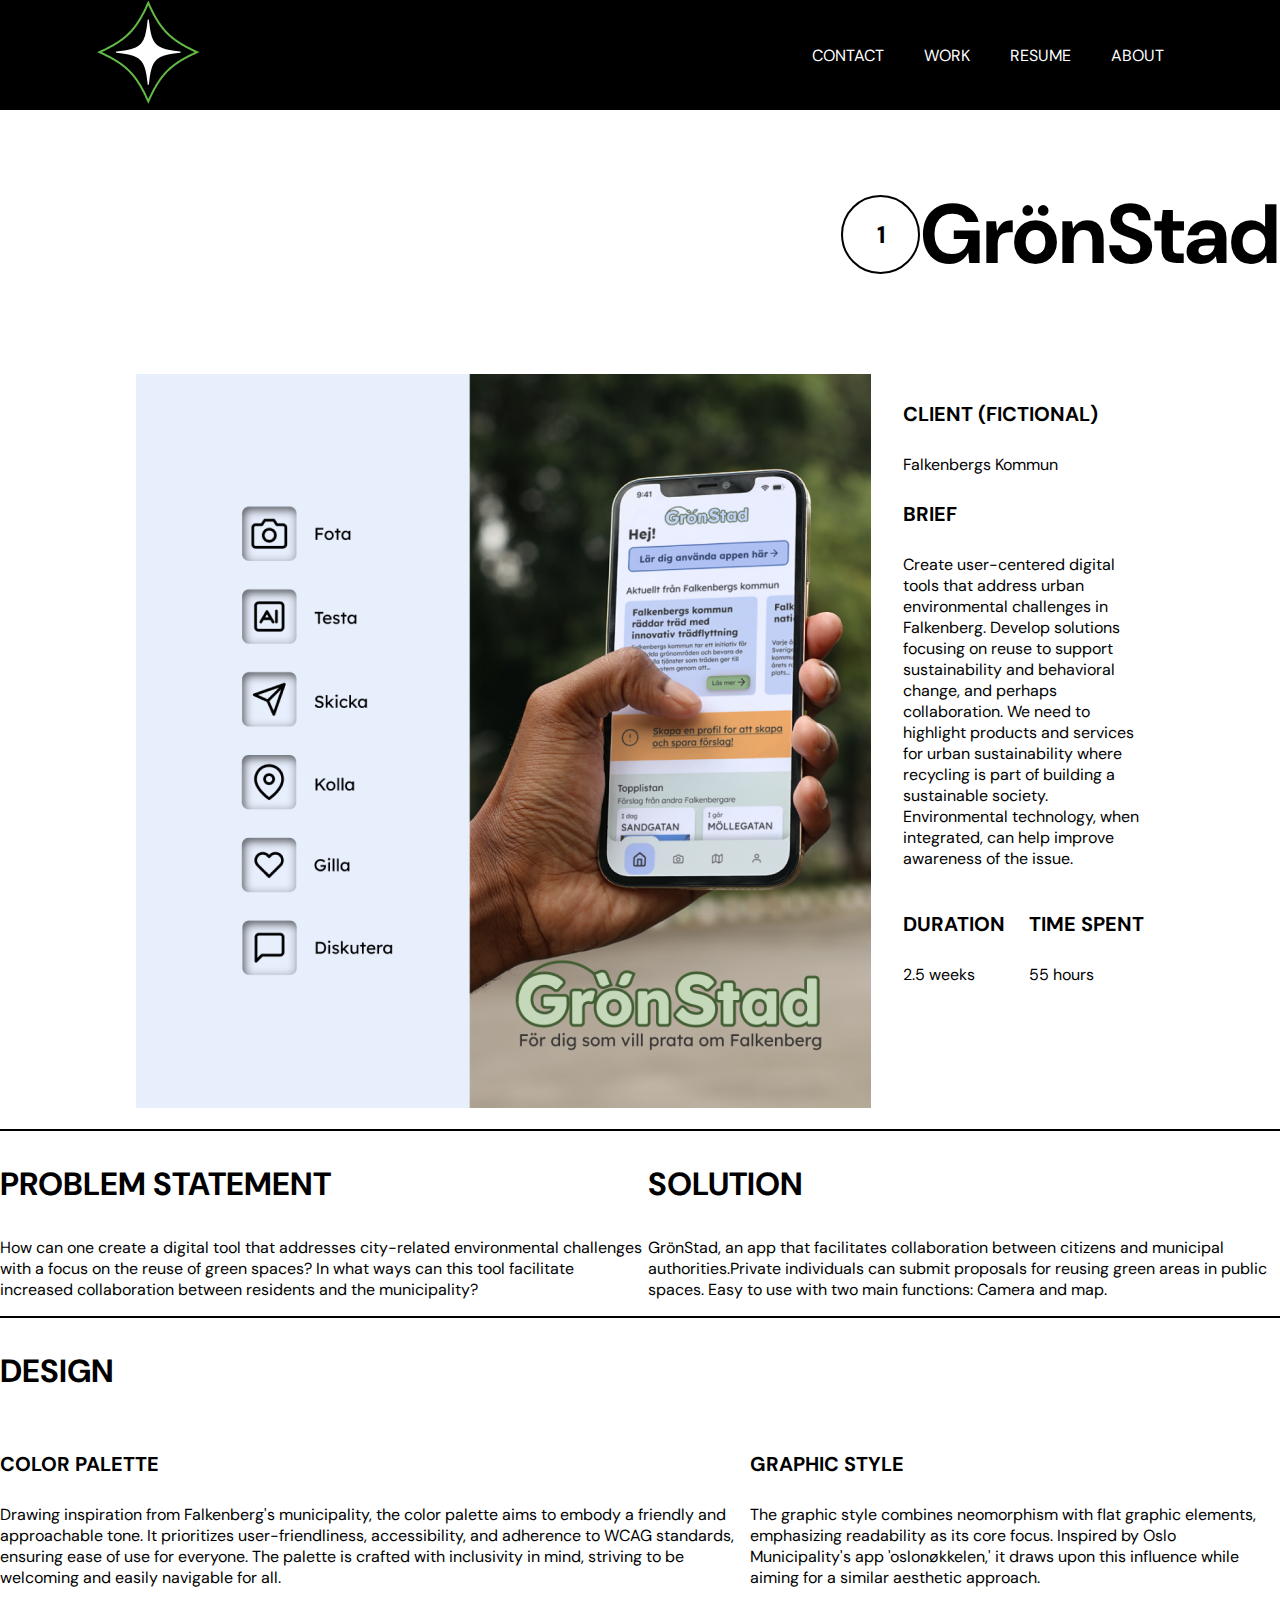
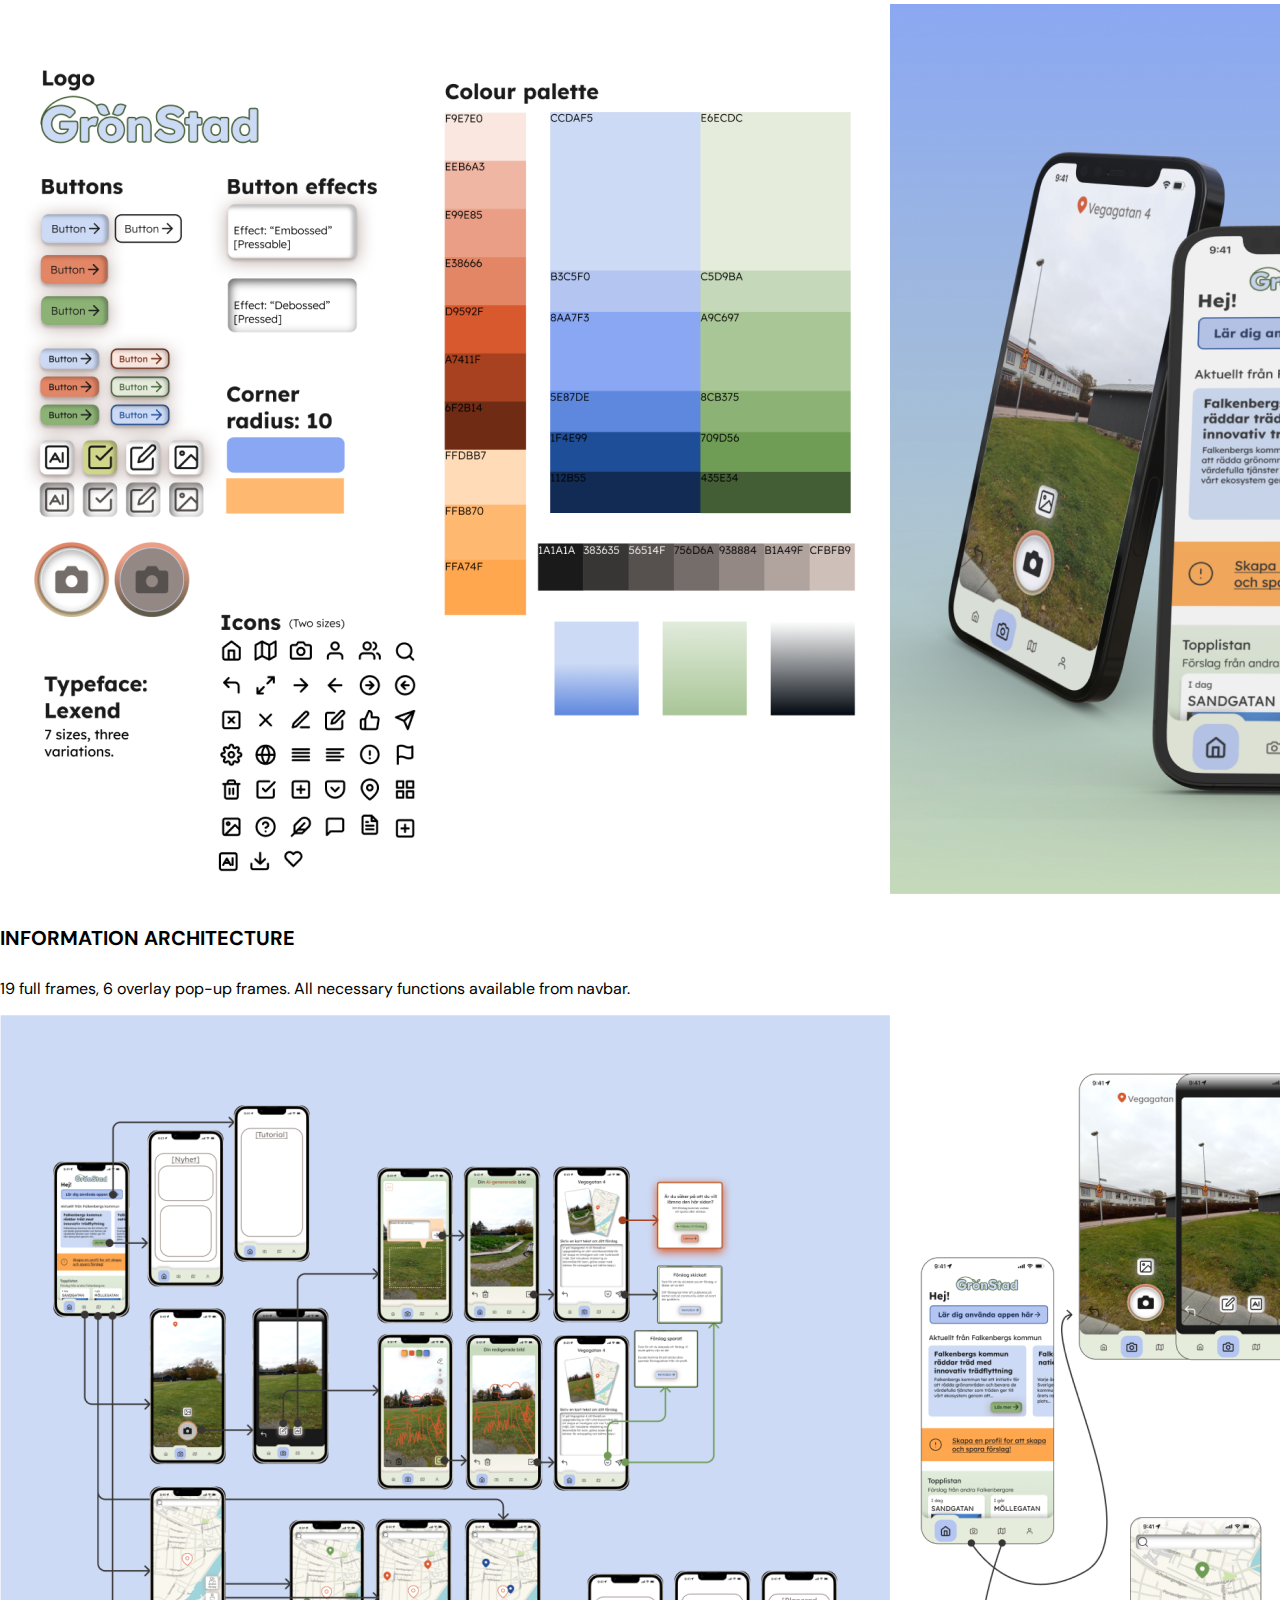
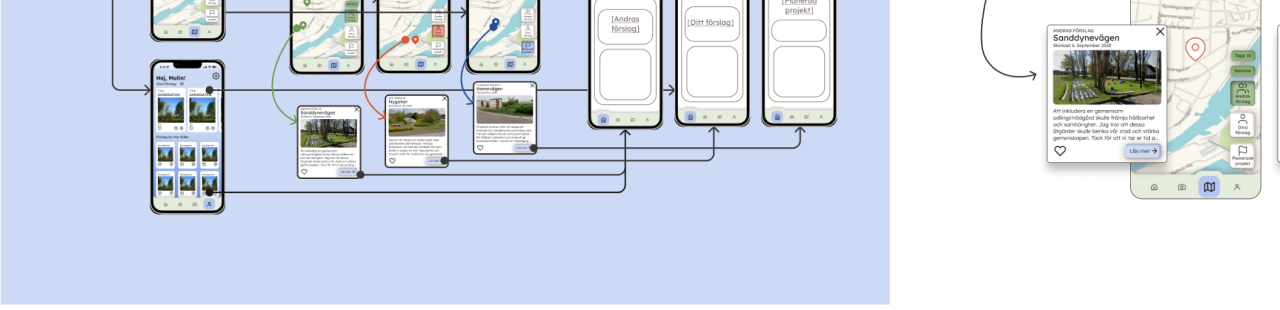
==== case1.html @ 2ca49195 "Initial files" ====
<!DOCTYPE html>
<html lang="en">
  <head>
    <meta charset="UTF-8" />
    <meta name="viewport" content="width=device-width, initial-scale=1.0" />
    <link rel="stylesheet" href="globals.css" />
    <link rel="stylesheet" href="nav.css" />
    <link rel="stylesheet" href="main.css" />
    <link rel="stylesheet" href="footer.css" />
    <link rel="stylesheet" href="case.css">
    <link rel="preconnect" href="https://fonts.googleapis.com" />
    <link rel="preconnect" href="https://fonts.gstatic.com" crossorigin />
    <link
      href="https://fonts.googleapis.com/css2?family=DM+Sans:opsz,wght@9..40,300;9..40,500;9..40,800&display=swap"
      rel="stylesheet"
    />
    <title>Juni Andersen</title>
  </head>
  <body>
    <header>
      <nav class="navbar">
        <div class="navbar-items">
          <div class="logo-wrapper">
            <a class="logo-home" href="index.html">
              <img
                class="logo-image"
                src="Images/Icons/Property 1=White_star_and_diamond.png"
                alt="logo"
              />
            </a>
          </div>
          <section class="nav-link-wrapper">
            <ul class="nav-link-container">
              <li class="nav-list-item">
                <a class="nav-link" href="contact.html">Contact</a>
              </li>
              <li class="nav-list-item">
                <a class="nav-link" href="work.html">Work</a>
              </li>
              <li class="nav-list-item">
                <a class="nav-link" href="resume.html">Resume</a>
              </li>
              <li class="nav-list-item">
                <a class="nav-link" href="about.html">About</a>
              </li>
            </ul>
          </section>
        </div>
      </nav>
    </header>
    <main>
      <div class="case-1">
        <div class="case-intro-wrapper">
          <div class="headline-wrapper">
            <div class="circle">
              <span class="number">1</span>
            </div>
            <h2 class="project-title">GrönStad</h2>
          </div>
          <div class="case-intro-main-wrapper">
            <div class="case-intro-img-wrapper">
              <img src="Images/promo_instagram 1.png" alt="" />
            </div>
            <div class="case-intro-text-wrapper">
              <div class="client">
                <h4>Client (fictional)</h4>
                <p>Falkenbergs Kommun</p>
              </div>
              <div class="brief">
                <h4>Brief</h4>
                <p>
                  Create user-centered digital tools that address urban
                  environmental challenges in Falkenberg. Develop solutions
                  focusing on reuse to support sustainability and behavioral
                  change, and perhaps collaboration. We need to highlight
                  products and services for urban sustainability where recycling
                  is part of building a sustainable society. Environmental
                  technology, when integrated, can help improve awareness of the
                  issue.
                </p>
              </div>
              <div class="duration-timespent-wrapper">
                <div class="duration">
                  <h4>Duration</h4>
                  <p>2.5 weeks</p>
                </div>
                <div class="time-spent">
                  <h4>Time spent</h4>
                  <p>55 hours</p>
                </div>
              </div>
            </div>
          </div>
        </div>
        <div class="problem-solution-wrapper">
          <div class="text-box">
            <h3>Problem statement</h3>
            <p>
              How can one create a digital tool that addresses city-related
              environmental challenges with a focus on the reuse of green
              spaces? In what ways can this tool facilitate increased
              collaboration between residents and the municipality?
            </p>
          </div>
          <div class="text-box">
            <h3>Solution</h3>
            <p>
              GrönStad, an app that facilitates collaboration between citizens
              and municipal authorities.Private individuals can submit proposals
              for reusing green areas in public spaces. Easy to use with two
              main functions: Camera and map.
            </p>
          </div>
        </div>
        <div class="case-main">
            <h3>Design</h3>
            <div class="design-txt-wrapper">
                <div class="h4-body-wrapper">
                    <h4>Color palette</h4>
                    <p>Drawing inspiration from Falkenberg's municipality, the color palette aims to embody a friendly and approachable tone. It prioritizes user-friendliness, accessibility, and adherence to WCAG standards, ensuring ease of use for everyone. The palette is crafted with inclusivity in mind, striving to be welcoming and easily navigable for all.</p>
                 </div>
                 <div class="h4-body-wrapper">
                    <h4>Graphic style</h4>
                    <p>The graphic style combines neomorphism with flat graphic elements, emphasizing readability as its core focus. Inspired by Oslo Municipality's app 'oslonøkkelen,' it draws upon this influence while aiming for a similar aesthetic approach.</p>
                 </div>
            </div>
            <div class="design-images-wrapper">
                <div class="design-img-wrapper">
                    <img src="Images/design_stylesheet.png" alt="">
                </div>
                <div class="design-img-wrapper">
                    <img src="Images/mockup_three_screens 1.png" alt="">
                </div>
            </div>
            <div class="h4-body-wrapper">
                <h4>Information architecture</h4>
                <p>19 full frames, 6 overlay pop-up frames. 
                    All necessary functions available from navbar.</p>
            </div>
            <div class="design-images-wrapper">
                <div class="design-img-wrapper">
                    <img src="Images/information_architechture.png" alt="">
                </div>
                <div class="design-img-wrapper">
                    <img src="Images/main_functions.png" alt="">
                </div>
            </div>
        </div>
    </main>
  </body>
</html>
---- globals.css ----
/*font weights: 300,500,900 */

body {
  height: 100vh;
  overflow-x: hidden;
  margin: 0;
}

* {
  list-style-type: none;
  -ms-overflow-style: none;
  font-family: "DM Sans", sans-serif;
}
h1 {
  font-size: 96px;
  font-weight: bold;
}
h2 {
  font-size: 84px;
  font-weight: bold;
}
h3 {
  font-size: 32px;
  font-weight: bold;
  text-transform: uppercase;
}
h4 {
  font-size: 20px;
  font-weight: bold;
  text-transform: uppercase;
}
a {
  color: white;
  transition: all 500ms ease-in;
  text-decoration: none;
  text-transform: uppercase;
}

a:hover {
  color: darkolivegreen;
}

.project-btn {
  text-transform: uppercase;
  width: 100px;
  border-radius: 20px;
  border: 2px solid black;
  padding: 10px;
  background: none;
  transition: all 500ms ease-in;
}
button:hover {
  background-color: darkolivegreen;
  color: white;
  border: 2px solid darkolivegreen;
}
button:active {
  background-color: black;
  color: white;
  border: 2px solid black;
}
---- nav.css ----
.navbar {
  width: 100vw;
  box-sizing: border-box;
  background-color: black;
  color: white;
  padding: 0 80px;
}

.navbar-items {
  margin: 0 1em;
  display: flex;
  justify-content: space-between;
  align-items: center;
}

.nav-link-wrapper {
  display: flex;
  height: 100%;
  box-sizing: border-box;
}

.nav-link-container {
  display: flex;
}

.nav-link-container li {
  padding: 20px;
}
---- main.css ----
.hero {
  display: flex;
  margin: 3em auto;
  width: 80vw;
  align-items: center;
}
.intro-img-wrapper {
  flex: 1;
  margin: 0 10% 0 0;
}
.intro-img {
  width: 100%;
}
.hero-img-wrapper {
  flex: 2;
}
.hero-img {
  width: 100%;
}
.vertical-line {
  position: absolute;
  top: 0;
  bottom: 0;
  left: 50%;
  width: 2px;
  background-color: #000; /* Adjust color as needed */
  content: "main";
  z-index: -1; /* Set a lower z-index to position it behind other content */
}

.circle {
  width: 75px;
  height: 75px;
  border-radius: 50%;
  border: solid 2px black;
  display: flex;
  justify-content: center;
  align-items: center;
  margin-left: auto;
}

.number {
  color: #000000;
  font-size: 24px;
  font-weight: bold;
}
.cases-container {
  margin: 2em auto;
  border-top: 2px solid black;
}

.case {
  display: flex;
  align-items: top;
  justify-content: space-evenly;
  width: 85vw;
  padding: 80px 0;
  border-bottom: 2px solid black;
  margin: 0 auto;
}
.case-item {
  padding: 0 10px;
}
.case-img-wrapper {
  width: 485px;
  height: 355px;
}
.case-img {
  height: 100%;
  width: 100%;
  object-fit: cover;
}
.case-txt-wrapper {
  width: 50%;
  padding-left: 2em;
}

@media (max-width: 500px) {
  .hero {
    text-align: left;
    flex-direction: column;
  }
  .intro-img-wrapper {
    margin: 0 auto;
  }
  .hero-img-wrapper {
    margin: 5% 0;
    width: 100%;
  }
  .cases-container {
    width: 80vw;
  }
  .case {
    flex-direction: column;
  }
  .case-txt-wrapper {
    width: 100%;
    text-align: left;
    padding: 0;
  }
  .case-img {
    width: 100%;
    height: 100%;
    object-fit: contain;
  }
  .circle {
    margin-top: 20px;
  }
}
---- footer.css ----
.footer {
  display: flex;
  justify-content: space-between;
  align-items: center;
  background-color: rgb(0, 0, 0);
  padding: 15px 20px;
}

.footer-left {
  flex: 1;
}

.footer-right {
  flex: 1;
  display: flex;
  justify-content: flex-end;
}

.logo {
  height: 40px;
}

.footer-right a {
  margin-left: 32px;
}
.footer-right img {
  height: 30px;
  transition: transform 0.5s ease;
}
.footer-right img:hover {
  transform: scale(1.3);
}
---- case.css ----
.headline-wrapper {
  display: flex;
  align-items: center;
}
.case-intro-main-wrapper {
  display: flex;
  align-items: flex-start;
  padding-left: 120px;
  padding-right: 120px;
}
.case-intro-img-wrapper {
  margin: 16px;
  flex: 1;
}
.case-intro-text-wrapper {
  margin: 16px;
  flex: 1;
}

.duration-timespent-wrapper {
  display: flex;
  justify-content: space-between;
}
.problem-solution-wrapper {
  display: flex;
  justify-content: space-between;
  border-top: 2px solid black;
  border-bottom: 2px solid black;
}
.design-txt-wrapper {
  display: flex;
}
.design-images-wrapper {
  display: flex;
}
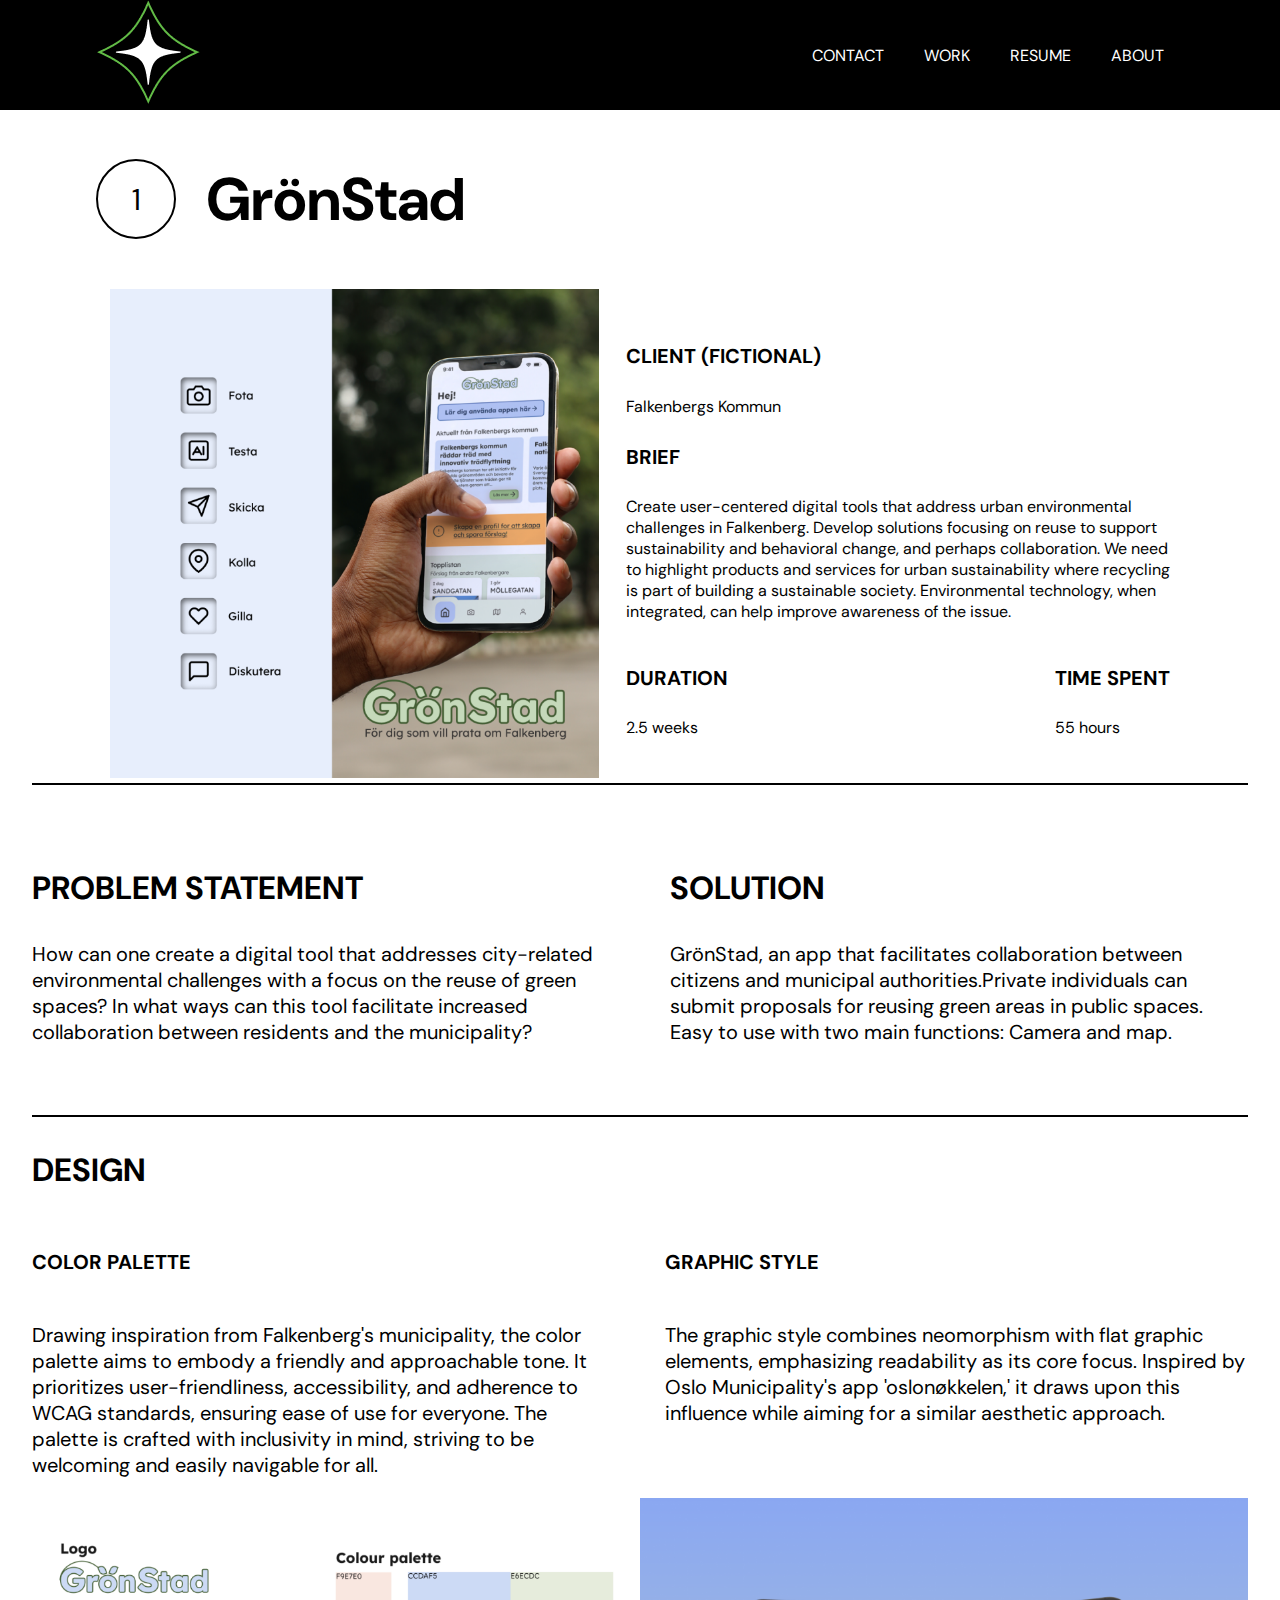
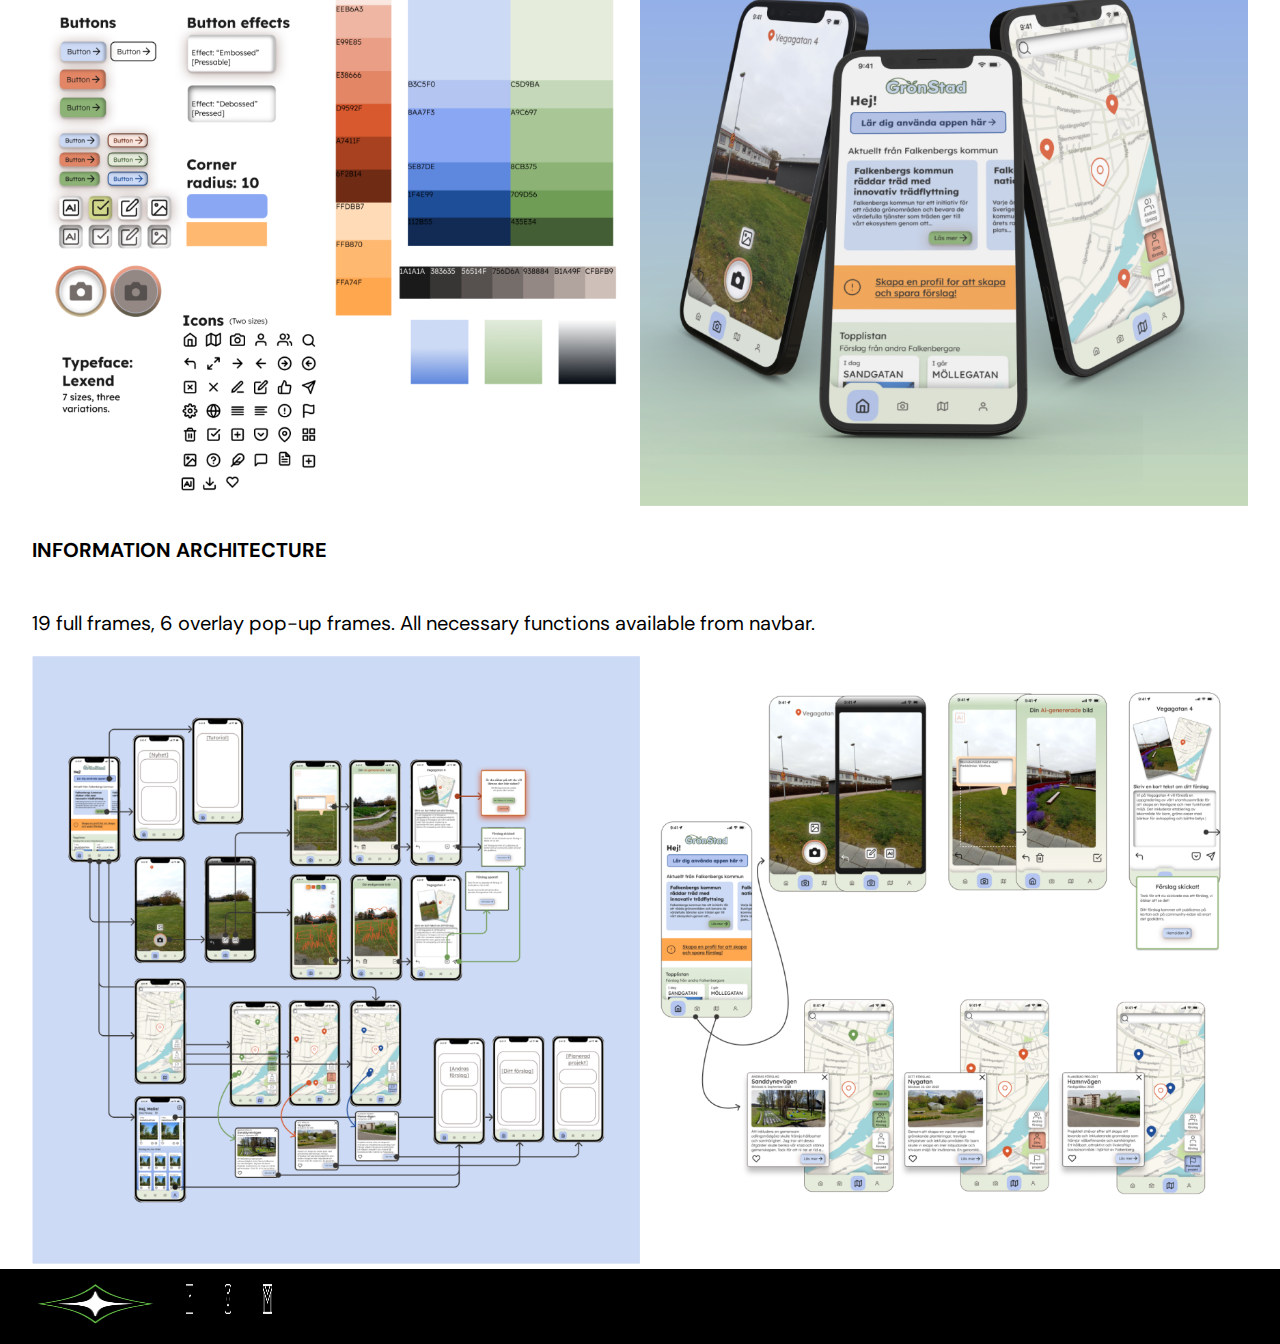
==== commit f862878b: "added footer css" ====
--- a/case1.html
+++ b/case1.html
@@ -52,7 +52,7 @@
       <div class="case-1">
         <div class="case-intro-wrapper">
           <div class="headline-wrapper">
-            <div class="circle">
+            <div class="circle-casepage">
               <span class="number">1</span>
             </div>
             <h2 class="project-title">GrönStad</h2>
@@ -147,5 +147,29 @@
             </div>
         </div>
     </main>
+    <footer class="footer"> 
+      <div class="footer-content">
+      <div class="footer-left">
+        <a href="index.html">
+          <img
+            src="Images/Icons/Property 1=White_star_and_diamond.png"
+            alt="logo"
+            class="logo"
+          />
+        </a>
+      </div>
+      <div class="footer-right">
+        <a href="https://www.linkedin.com/in/juni-andersen-b24651288" target="_blank"
+          ><img src="Images/Icons/linkedin.png" alt="LinkedIn"
+        /></a>
+        <a href="https://www.instagram.com" target="_blank"
+          ><img src="Images/Icons/instagram.png" alt="instagram"
+        /></a>
+        <a href="mailto:juni.andersen.designer@gmail.com"
+          ><img src="Images/Icons/mail.png" alt="email"
+        /></a>
+      </div>
+    </div>
+    </footer>
   </body>
 </html>
--- a/globals.css
+++ b/globals.css
@@ -2,6 +2,7 @@
 
 body {
   height: 100vh;
+  width: 100vw;
   overflow-x: hidden;
   margin: 0;
 }
@@ -11,12 +12,15 @@
   -ms-overflow-style: none;
   font-family: "DM Sans", sans-serif;
 }
+img {
+  width: 100%;
+}
 h1 {
   font-size: 96px;
   font-weight: bold;
 }
 h2 {
-  font-size: 84px;
+  font-size: 60px;
   font-weight: bold;
 }
 h3 {
@@ -29,6 +33,9 @@
   font-weight: bold;
   text-transform: uppercase;
 }
+p {
+  font-size: 20px;
+}
 a {
   color: white;
   transition: all 500ms ease-in;
@@ -37,25 +44,10 @@
 }
 
 a:hover {
-  color: darkolivegreen;
+  color: #3c7e4a;
 }
-
-.project-btn {
-  text-transform: uppercase;
-  width: 100px;
-  border-radius: 20px;
-  border: 2px solid black;
-  padding: 10px;
-  background: none;
-  transition: all 500ms ease-in;
+@media (max-width: 690px) {
+  p {
+    font-size: 16px;
+  }
 }
-button:hover {
-  background-color: darkolivegreen;
-  color: white;
-  border: 2px solid darkolivegreen;
-}
-button:active {
-  background-color: black;
-  color: white;
-  border: 2px solid black;
-}
--- a/main.css
+++ b/main.css
@@ -17,65 +17,12 @@
 .hero-img {
   width: 100%;
 }
-.vertical-line {
-  position: absolute;
-  top: 0;
-  bottom: 0;
-  left: 50%;
-  width: 2px;
-  background-color: #000; /* Adjust color as needed */
-  content: "main";
-  z-index: -1; /* Set a lower z-index to position it behind other content */
-}
 
-.circle {
-  width: 75px;
-  height: 75px;
-  border-radius: 50%;
-  border: solid 2px black;
-  display: flex;
-  justify-content: center;
-  align-items: center;
-  margin-left: auto;
-}
-
-.number {
-  color: #000000;
-  font-size: 24px;
-  font-weight: bold;
-}
-.cases-container {
-  margin: 2em auto;
-  border-top: 2px solid black;
-}
-
-.case {
-  display: flex;
-  align-items: top;
-  justify-content: space-evenly;
-  width: 85vw;
-  padding: 80px 0;
-  border-bottom: 2px solid black;
-  margin: 0 auto;
-}
-.case-item {
-  padding: 0 10px;
-}
-.case-img-wrapper {
-  width: 485px;
-  height: 355px;
-}
-.case-img {
-  height: 100%;
-  width: 100%;
-  object-fit: cover;
-}
-.case-txt-wrapper {
-  width: 50%;
-  padding-left: 2em;
-}
-
-@media (max-width: 500px) {
+@media (max-width: 690px) {
+  body {
+    margin: 0 auto;
+    text-align: center;
+  }
   .hero {
     text-align: left;
     flex-direction: column;
@@ -87,23 +34,4 @@
     margin: 5% 0;
     width: 100%;
   }
-  .cases-container {
-    width: 80vw;
-  }
-  .case {
-    flex-direction: column;
-  }
-  .case-txt-wrapper {
-    width: 100%;
-    text-align: left;
-    padding: 0;
-  }
-  .case-img {
-    width: 100%;
-    height: 100%;
-    object-fit: contain;
-  }
-  .circle {
-    margin-top: 20px;
-  }
 }
--- a/footer.css
+++ b/footer.css
@@ -5,7 +5,10 @@
   background-color: rgb(0, 0, 0);
   padding: 15px 20px;
 }
-
+.footer-content {
+  display: flex;
+  margin: 0 1em;
+}
 .footer-left {
   flex: 1;
 }
--- a/case.css
+++ b/case.css
@@ -1,22 +1,49 @@
+.case-1 {
+  margin: 0 auto;
+  width: 95vw;
+}
+.case-intro-wrapper {
+  display: flex;
+  flex-direction: column;
+  width: 85vw;
+  margin: auto;
+}
 .headline-wrapper {
   display: flex;
+  flex-direction: row;
   align-items: center;
+  width: 35%;
+}
+.circle-casepage {
+  height: 75px;
+  width: 75px;
+  border: 2px solid black;
+  border-radius: 50%;
+  display: flex;
+  align-items: center;
+  justify-content: center;
+  font-size: 30px;
+  margin: 0 1em 0 0;
+  min-width: 76px;
+  min-height: 76px;
 }
 .case-intro-main-wrapper {
   display: flex;
-  align-items: flex-start;
-  padding-left: 120px;
-  padding-right: 120px;
+  align-items: center;
+  justify-content: space-around;
 }
 .case-intro-img-wrapper {
-  margin: 16px;
-  flex: 1;
+  width: 45%;
+}
+.case-intro-img-wrapper img {
+  width: 100%;
 }
 .case-intro-text-wrapper {
-  margin: 16px;
-  flex: 1;
+  width: 50%;
 }
-
+.case-intro-text-wrapper p {
+  font-size: 16px;
+}
 .duration-timespent-wrapper {
   display: flex;
   justify-content: space-between;
@@ -24,12 +51,67 @@
 .problem-solution-wrapper {
   display: flex;
   justify-content: space-between;
+  gap: 50px;
   border-top: 2px solid black;
   border-bottom: 2px solid black;
 }
+.case-main {
+  /*margin: 20px;*/
+}
 .design-txt-wrapper {
   display: flex;
+  gap: 50px;
+}
+.h4-body-wrapper {
+  display: flex;
+  flex-direction: column;
+  flex: 1;
 }
 .design-images-wrapper {
   display: flex;
+  width: 100%;
 }
+
+.text-box {
+  padding-top: 50px;
+  padding-bottom: 50px;
+}
+@media (max-width: 690px) {
+  img {
+    max-width: 100%;
+  }
+  body {
+  }
+  .headline-wrapper {
+  }
+  .case-intro-main-wrapper {
+    flex-direction: column;
+    padding-left: 20px;
+    padding-right: 20px;
+  }
+  .case-intro-img-wrapper {
+    /*width: 100vw;*/
+  }
+  .case-intro-text-wrapper {
+    flex-direction: column;
+  }
+
+  .duration-timespent-wrapper {
+  }
+  .problem-solution-wrapper {
+    flex-direction: column;
+  }
+  .design-txt-wrapper {
+    flex-direction: column;
+  }
+  .design-images-wrapper {
+    flex-direction: column;
+  }
+  .text-box {
+    padding: 20px;
+  }
+  .h4-body-wrapper {
+    padding-left: 20px;
+    padding-right: 20px;
+  }
+}
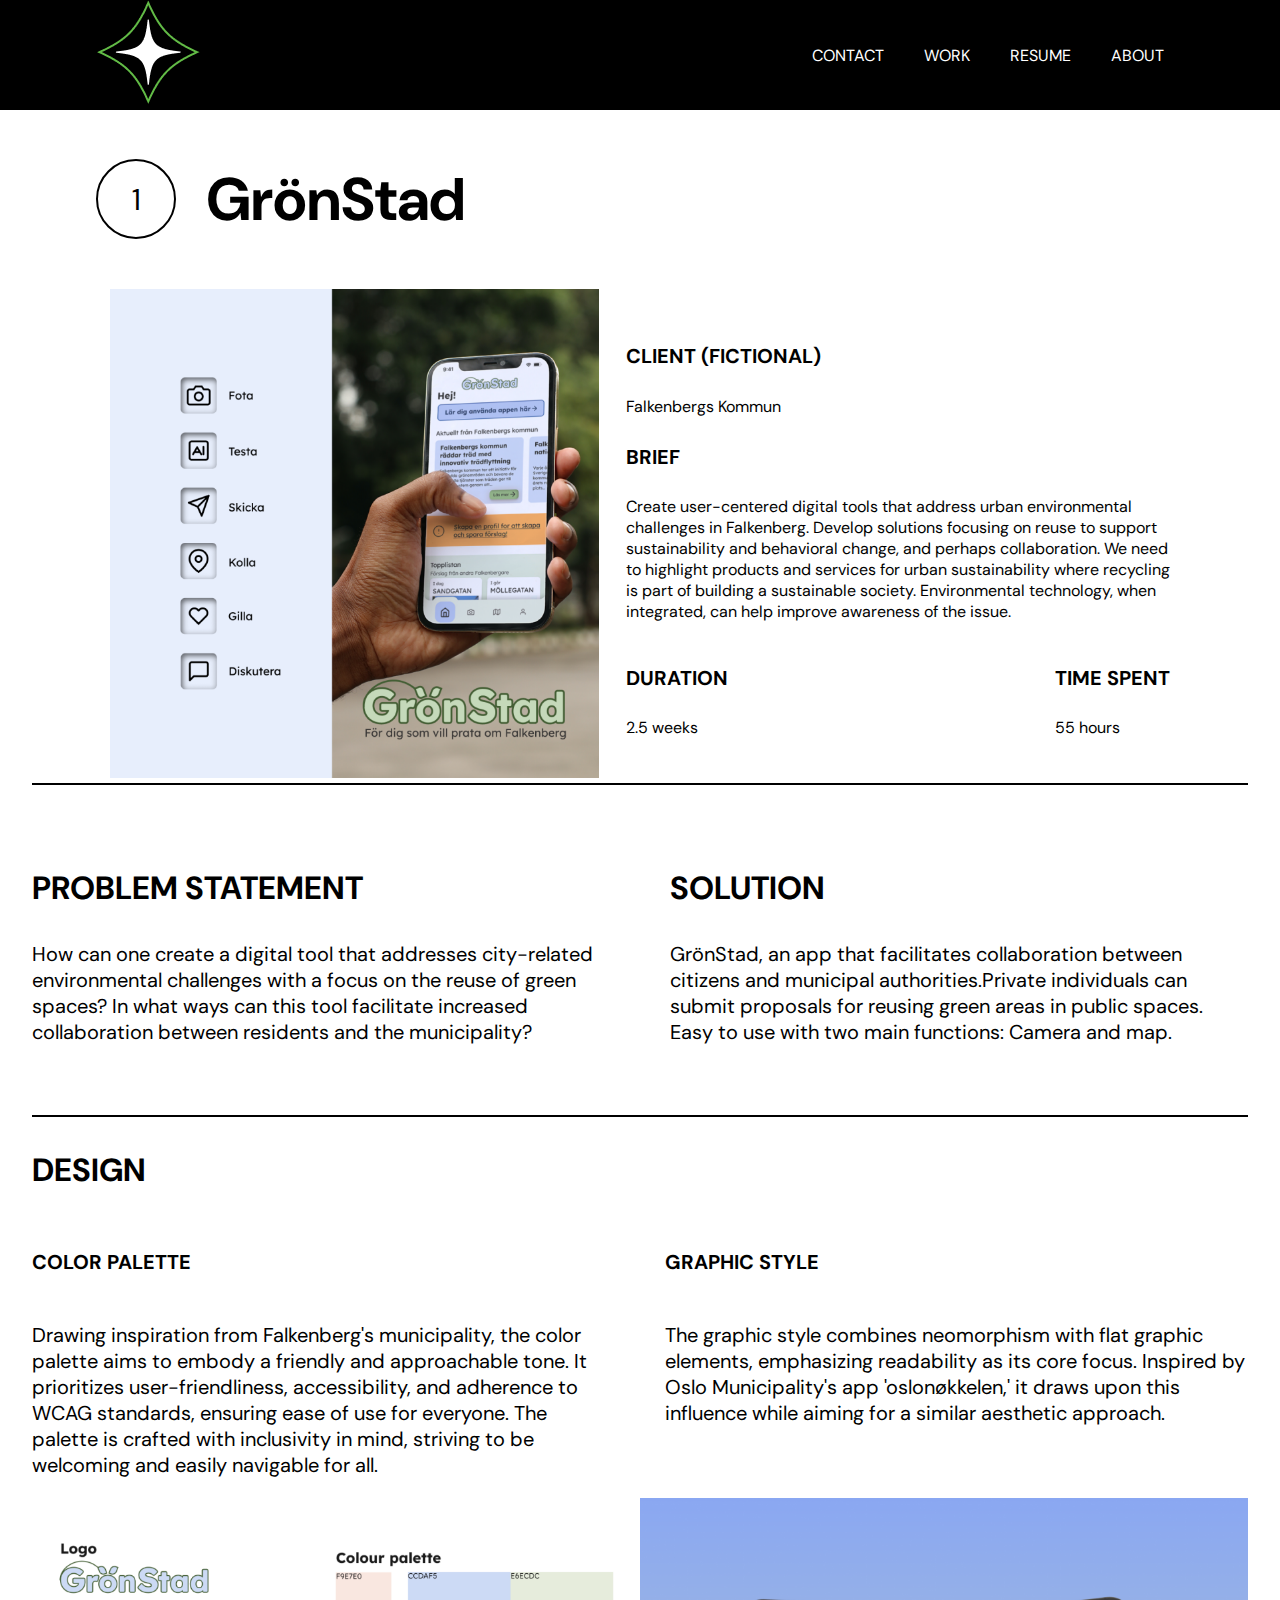
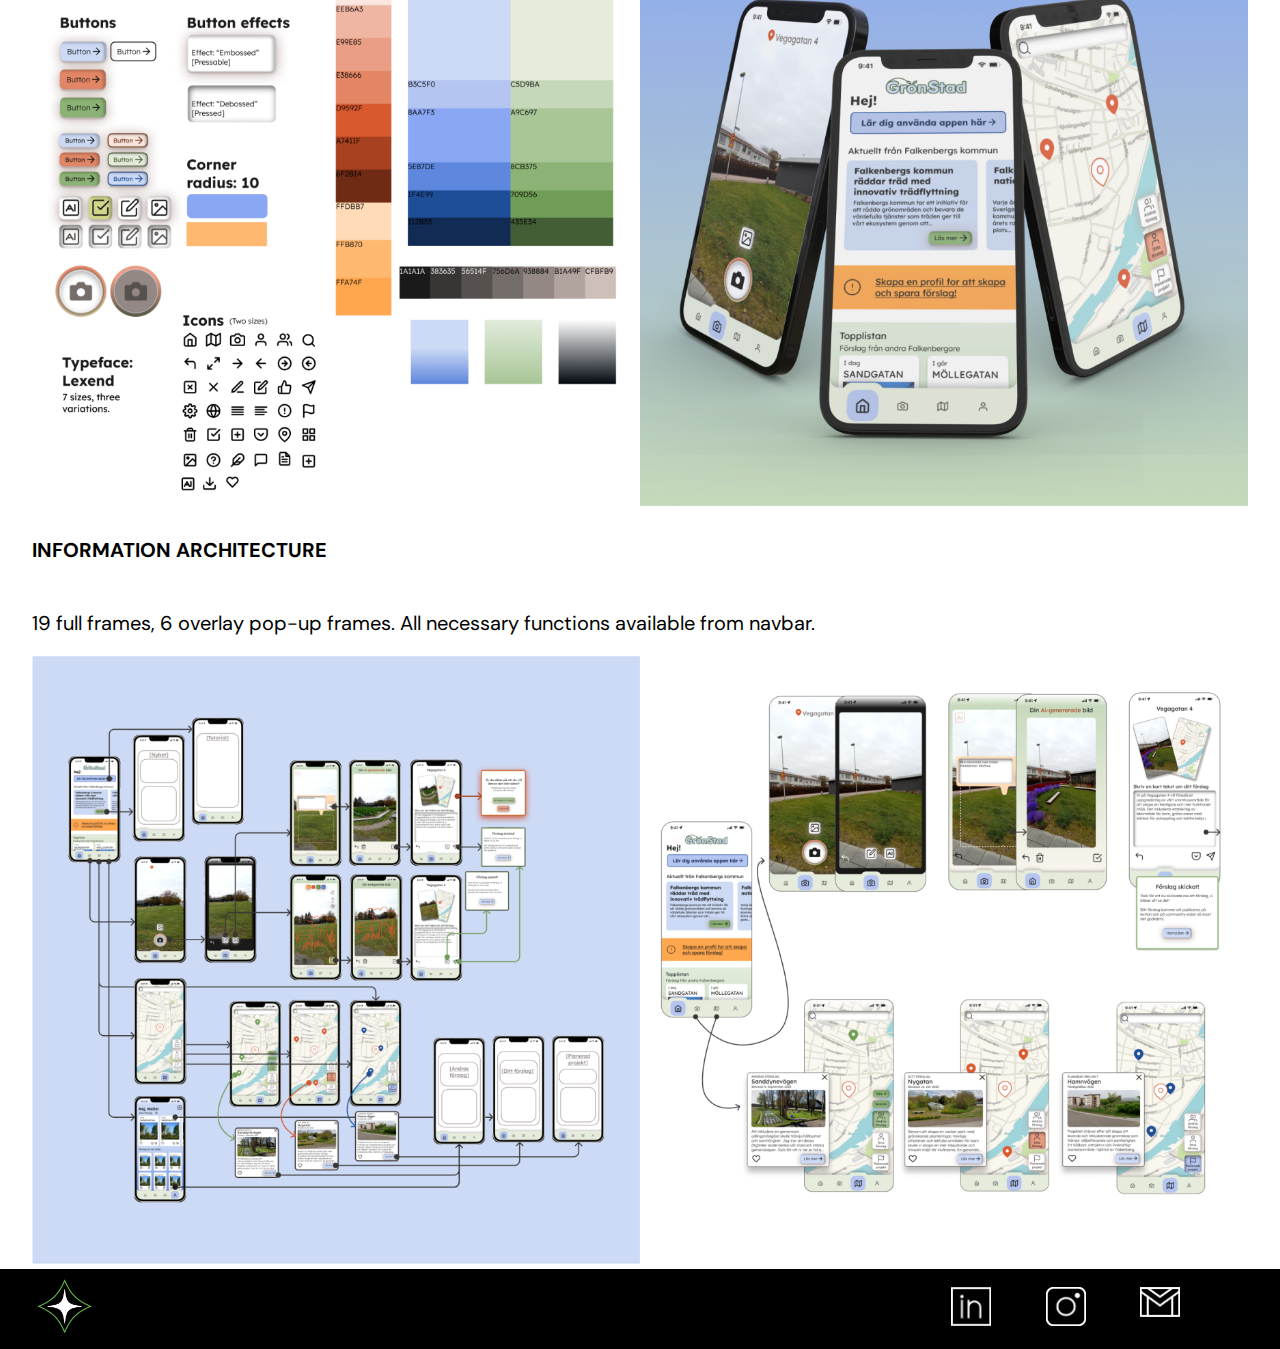
==== commit a32b4ce3: "Merge 4196c71226991857f6e6ebbaee907b6315df64f7 into 02c4a89d43555ad0550d91f1a7208910816e6c67" ====
--- a/case1.html
+++ b/case1.html
@@ -1,175 +1,177 @@
 <!DOCTYPE html>
 <html lang="en">
-  <head>
-    <meta charset="UTF-8" />
-    <meta name="viewport" content="width=device-width, initial-scale=1.0" />
-    <link rel="stylesheet" href="globals.css" />
-    <link rel="stylesheet" href="nav.css" />
-    <link rel="stylesheet" href="main.css" />
-    <link rel="stylesheet" href="footer.css" />
-    <link rel="stylesheet" href="case.css">
-    <link rel="preconnect" href="https://fonts.googleapis.com" />
-    <link rel="preconnect" href="https://fonts.gstatic.com" crossorigin />
-    <link
-      href="https://fonts.googleapis.com/css2?family=DM+Sans:opsz,wght@9..40,300;9..40,500;9..40,800&display=swap"
-      rel="stylesheet"
-    />
-    <title>Juni Andersen</title>
-  </head>
-  <body>
-    <header>
-      <nav class="navbar">
-        <div class="navbar-items">
-          <div class="logo-wrapper">
-            <a class="logo-home" href="index.html">
-              <img
-                class="logo-image"
-                src="Images/Icons/Property 1=White_star_and_diamond.png"
-                alt="logo"
-              />
-            </a>
+
+<head>
+  <meta charset="UTF-8" />
+  <meta name="viewport" content="width=device-width, initial-scale=1.0" />
+  <link rel="stylesheet" href="globals.css" />
+  <link rel="stylesheet" href="nav.css" />
+  <link rel="stylesheet" href="main.css" />
+  <link rel="stylesheet" href="footer.css" />
+  <link rel="stylesheet" href="case.css">
+  <link rel="preconnect" href="https://fonts.googleapis.com" />
+  <link rel="preconnect" href="https://fonts.gstatic.com" crossorigin />
+  <link href="https://fonts.googleapis.com/css2?family=DM+Sans:opsz,wght@9..40,300;9..40,500;9..40,800&display=swap"
+    rel="stylesheet" />
+  <title>Juni Andersen</title>
+</head>
+
+<body>
+  <header>
+    <nav class="navbar">
+      <div class="navbar-items">
+        <div class="logo-wrapper">
+          <a class="logo-home" href="index.html">
+            <img class="logo-image" src="Images/Icons/Property 1=White_star_and_diamond.png" alt="logo" />
+          </a>
+        </div>
+        <section class="nav-link-wrapper">
+          <ul class="nav-link-container">
+            <li class="nav-list-item">
+              <a class="nav-link" href="contact.html">Contact</a>
+            </li>
+            <li class="nav-list-item">
+              <a class="nav-link" href="work.html">Work</a>
+            </li>
+            <li class="nav-list-item">
+              <a class="nav-link" href="resume.html">Resume</a>
+            </li>
+            <li class="nav-list-item">
+              <a class="nav-link" href="about.html">About</a>
+            </li>
+          </ul>
+        </section>
+      </div>
+    </nav>
+  </header>
+
+  <main>
+    <div class="case-1">
+      <div class="case-intro-wrapper">
+        <div class="headline-wrapper">
+          <div class="circle-casepage">
+            <span class="number">1</span>
           </div>
-          <section class="nav-link-wrapper">
-            <ul class="nav-link-container">
-              <li class="nav-list-item">
-                <a class="nav-link" href="contact.html">Contact</a>
-              </li>
-              <li class="nav-list-item">
-                <a class="nav-link" href="work.html">Work</a>
-              </li>
-              <li class="nav-list-item">
-                <a class="nav-link" href="resume.html">Resume</a>
-              </li>
-              <li class="nav-list-item">
-                <a class="nav-link" href="about.html">About</a>
-              </li>
-            </ul>
-          </section>
+          <h2 class="project-title">GrönStad</h2>
         </div>
-      </nav>
-    </header>
-    <main>
-      <div class="case-1">
-        <div class="case-intro-wrapper">
-          <div class="headline-wrapper">
-            <div class="circle-casepage">
-              <span class="number">1</span>
+        <div class="case-intro-main-wrapper">
+          <div class="case-intro-img-wrapper">
+            <img src="Images/promo_instagram 1.png" alt="" />
+          </div>
+          <div class="case-intro-text-wrapper">
+            <div class="client">
+              <h4>Client (fictional)</h4>
+              <p>Falkenbergs Kommun</p>
             </div>
-            <h2 class="project-title">GrönStad</h2>
-          </div>
-          <div class="case-intro-main-wrapper">
-            <div class="case-intro-img-wrapper">
-              <img src="Images/promo_instagram 1.png" alt="" />
+            <div class="brief">
+              <h4>Brief</h4>
+              <p>
+                Create user-centered digital tools that address urban
+                environmental challenges in Falkenberg. Develop solutions
+                focusing on reuse to support sustainability and behavioral
+                change, and perhaps collaboration. We need to highlight
+                products and services for urban sustainability where recycling
+                is part of building a sustainable society. Environmental
+                technology, when integrated, can help improve awareness of the
+                issue.
+              </p>
             </div>
-            <div class="case-intro-text-wrapper">
-              <div class="client">
-                <h4>Client (fictional)</h4>
-                <p>Falkenbergs Kommun</p>
+            <div class="duration-timespent-wrapper">
+              <div class="duration">
+                <h4>Duration</h4>
+                <p>2.5 weeks</p>
               </div>
-              <div class="brief">
-                <h4>Brief</h4>
-                <p>
-                  Create user-centered digital tools that address urban
-                  environmental challenges in Falkenberg. Develop solutions
-                  focusing on reuse to support sustainability and behavioral
-                  change, and perhaps collaboration. We need to highlight
-                  products and services for urban sustainability where recycling
-                  is part of building a sustainable society. Environmental
-                  technology, when integrated, can help improve awareness of the
-                  issue.
-                </p>
-              </div>
-              <div class="duration-timespent-wrapper">
-                <div class="duration">
-                  <h4>Duration</h4>
-                  <p>2.5 weeks</p>
-                </div>
-                <div class="time-spent">
-                  <h4>Time spent</h4>
-                  <p>55 hours</p>
-                </div>
+              <div class="time-spent">
+                <h4>Time spent</h4>
+                <p>55 hours</p>
               </div>
             </div>
           </div>
         </div>
-        <div class="problem-solution-wrapper">
-          <div class="text-box">
-            <h3>Problem statement</h3>
-            <p>
-              How can one create a digital tool that addresses city-related
-              environmental challenges with a focus on the reuse of green
-              spaces? In what ways can this tool facilitate increased
-              collaboration between residents and the municipality?
-            </p>
+      </div>
+      <div class="problem-solution-wrapper">
+        <div class="text-box">
+          <h3>Problem statement</h3>
+          <p>
+            How can one create a digital tool that addresses city-related
+            environmental challenges with a focus on the reuse of green
+            spaces? In what ways can this tool facilitate increased
+            collaboration between residents and the municipality?
+          </p>
+        </div>
+        <div class="text-box">
+          <h3>Solution</h3>
+          <p>
+            GrönStad, an app that facilitates collaboration between citizens
+            and municipal authorities.Private individuals can submit proposals
+            for reusing green areas in public spaces. Easy to use with two
+            main functions: Camera and map.
+          </p>
+        </div>
+      </div>
+      <div class="case-main">
+        <h3>Design</h3>
+        <div class="design-txt-wrapper">
+          <div class="h4-body-wrapper">
+            <h4>Color palette</h4>
+            <p>Drawing inspiration from Falkenberg's municipality, the color palette aims to embody a friendly and
+              approachable tone. It prioritizes user-friendliness, accessibility, and adherence to WCAG standards,
+              ensuring ease of use for everyone. The palette is crafted with inclusivity in mind, striving to be
+              welcoming
+              and easily navigable for all.</p>
           </div>
-          <div class="text-box">
-            <h3>Solution</h3>
-            <p>
-              GrönStad, an app that facilitates collaboration between citizens
-              and municipal authorities.Private individuals can submit proposals
-              for reusing green areas in public spaces. Easy to use with two
-              main functions: Camera and map.
-            </p>
+          <div class="h4-body-wrapper">
+            <h4>Graphic style</h4>
+            <p>The graphic style combines neomorphism with flat graphic elements, emphasizing readability as its core
+              focus. Inspired by Oslo Municipality's app 'oslonøkkelen,' it draws upon this influence while aiming for a
+              similar aesthetic approach.</p>
           </div>
         </div>
-        <div class="case-main">
-            <h3>Design</h3>
-            <div class="design-txt-wrapper">
-                <div class="h4-body-wrapper">
-                    <h4>Color palette</h4>
-                    <p>Drawing inspiration from Falkenberg's municipality, the color palette aims to embody a friendly and approachable tone. It prioritizes user-friendliness, accessibility, and adherence to WCAG standards, ensuring ease of use for everyone. The palette is crafted with inclusivity in mind, striving to be welcoming and easily navigable for all.</p>
-                 </div>
-                 <div class="h4-body-wrapper">
-                    <h4>Graphic style</h4>
-                    <p>The graphic style combines neomorphism with flat graphic elements, emphasizing readability as its core focus. Inspired by Oslo Municipality's app 'oslonøkkelen,' it draws upon this influence while aiming for a similar aesthetic approach.</p>
-                 </div>
-            </div>
-            <div class="design-images-wrapper">
-                <div class="design-img-wrapper">
-                    <img src="Images/design_stylesheet.png" alt="">
-                </div>
-                <div class="design-img-wrapper">
-                    <img src="Images/mockup_three_screens 1.png" alt="">
-                </div>
-            </div>
-            <div class="h4-body-wrapper">
-                <h4>Information architecture</h4>
-                <p>19 full frames, 6 overlay pop-up frames. 
-                    All necessary functions available from navbar.</p>
-            </div>
-            <div class="design-images-wrapper">
-                <div class="design-img-wrapper">
-                    <img src="Images/information_architechture.png" alt="">
-                </div>
-                <div class="design-img-wrapper">
-                    <img src="Images/main_functions.png" alt="">
-                </div>
-            </div>
+        <div class="design-images-wrapper">
+          <div class="design-img-wrapper">
+            <img src="Images/design_stylesheet.png" alt="">
+          </div>
+          <div class="design-img-wrapper">
+            <img src="Images/mockup_three_screens 1.png" alt="">
+          </div>
         </div>
-    </main>
-    <footer class="footer"> 
-      <div class="footer-content">
+        <div class="h4-body-wrapper">
+          <h4>Information architecture</h4>
+          <p>19 full frames, 6 overlay pop-up frames.
+            All necessary functions available from navbar.</p>
+        </div>
+        <div class="design-images-wrapper">
+          <div class="design-img-wrapper">
+            <img src="Images/information_architechture.png" alt="">
+          </div>
+          <div class="design-img-wrapper">
+            <img src="Images/main_functions.png" alt="">
+          </div>
+        </div>
+      </div>
+  </main>
+
+  <footer class="footer">
+    <div class="footer-content">
       <div class="footer-left">
-        <a href="index.html">
-          <img
-            src="Images/Icons/Property 1=White_star_and_diamond.png"
-            alt="logo"
-            class="logo"
-          />
+        <div class="logo-wrapper">
+          <a class="footer-logo" href="index.html">
+            <img src="Images/Icons/Property 1=White_star_and_diamond.png" alt="logo" class="logo" />
+          </a>
+        </div>
+      </div>
+      <div class="footer-right">
+        <a class="footer-icon-link" href="https://www.linkedin.com/in/juni-andersen-b24651288" target="_blank">
+          <img src="Images/Icons/linkedin.png" alt="LinkedIn" />
+        </a>
+        <a class="footer-icon-link" href="https://www.instagram.com" target="_blank">
+          <img src="Images/Icons/instagram.png" alt="instagram" />
+        </a>
+        <a class="footer-icon-link" href="mailto:juni.andersen.designer@gmail.com">
+          <img src="Images/Icons/mail.png" alt="email" />
         </a>
       </div>
-      <div class="footer-right">
-        <a href="https://www.linkedin.com/in/juni-andersen-b24651288" target="_blank"
-          ><img src="Images/Icons/linkedin.png" alt="LinkedIn"
-        /></a>
-        <a href="https://www.instagram.com" target="_blank"
-          ><img src="Images/Icons/instagram.png" alt="instagram"
-        /></a>
-        <a href="mailto:juni.andersen.designer@gmail.com"
-          ><img src="Images/Icons/mail.png" alt="email"
-        /></a>
-      </div>
-    </div>
-    </footer>
-  </body>
-</html>
+  </footer>
+</body>
+
+</html>--- a/footer.css
+++ b/footer.css
@@ -1,35 +1,53 @@
 .footer {
-  display: flex;
-  justify-content: space-between;
-  align-items: center;
   background-color: rgb(0, 0, 0);
-  padding: 15px 20px;
+  padding: 10px 5px;
 }
 .footer-content {
   display: flex;
-  margin: 0 1em;
+  margin: 0 2em;
+  align-items: center;
+  width: 90%;
+  flex-direction: row;
+  justify-content: space-between;
 }
 .footer-left {
-  flex: 1;
+  display: flex;
+}
+.footer-logo,
+.footer-icon-link {
+  display: block;
+  width: 55px;
 }
 
 .footer-right {
-  flex: 1;
   display: flex;
-  justify-content: flex-end;
+  justify-content: space-between;
+  width: 20%;
 }
 
-.logo {
-  height: 40px;
+.footer-icon-link {
+  width: 40px;
 }
 
-.footer-right a {
-  margin-left: 32px;
+@media (max-width: 690px) {
+  .footer-content {
+    display: flex;
+    margin: 0 auto;
+    align-items: center;
+    width: 100%;
+    flex-direction: column;
+  }
+
+  .logo-wrapper {
+    height: 70px;
+    margin: 2em 0 1em 0;
+  }
+
+  .footer-right {
+    display: flex;
+    justify-content: space-between;
+    width: 50%;
+    align-items: center;
+    margin: 0.5em 0 1.5em 0;
+  }
 }
-.footer-right img {
-  height: 30px;
-  transition: transform 0.5s ease;
-}
-.footer-right img:hover {
-  transform: scale(1.3);
-}
--- a/case.css
+++ b/case.css
@@ -55,9 +55,7 @@
   border-top: 2px solid black;
   border-bottom: 2px solid black;
 }
-.case-main {
-  /*margin: 20px;*/
-}
+
 .design-txt-wrapper {
   display: flex;
   gap: 50px;
@@ -78,26 +76,43 @@
 }
 @media (max-width: 690px) {
   img {
-    max-width: 100%;
+    width: 100%;
   }
-  body {
+
+  .case-1 {
+    width: 95vw;
   }
+
   .headline-wrapper {
+    display: flex;
+    margin: auto;
+    width: 85%;
+    justify-content: space-evenly;
   }
+
+  .circle-casepage {
+    width: 50px;
+    height: 50px;
+    min-height: 30px;
+    min-width: 30px;
+    font-size: 20px;
+  }
+
+  .project-title {
+    font-size: 30px;
+  }
+
   .case-intro-main-wrapper {
-    flex-direction: column;
-    padding-left: 20px;
-    padding-right: 20px;
-  }
-  .case-intro-img-wrapper {
-    /*width: 100vw;*/
-  }
-  .case-intro-text-wrapper {
     flex-direction: column;
   }
 
-  .duration-timespent-wrapper {
+  .case-intro-img-wrapper {
+    width: 90%;
   }
+  .case-intro-text-wrapper {
+    width: 90%;
+  }
+
   .problem-solution-wrapper {
     flex-direction: column;
   }
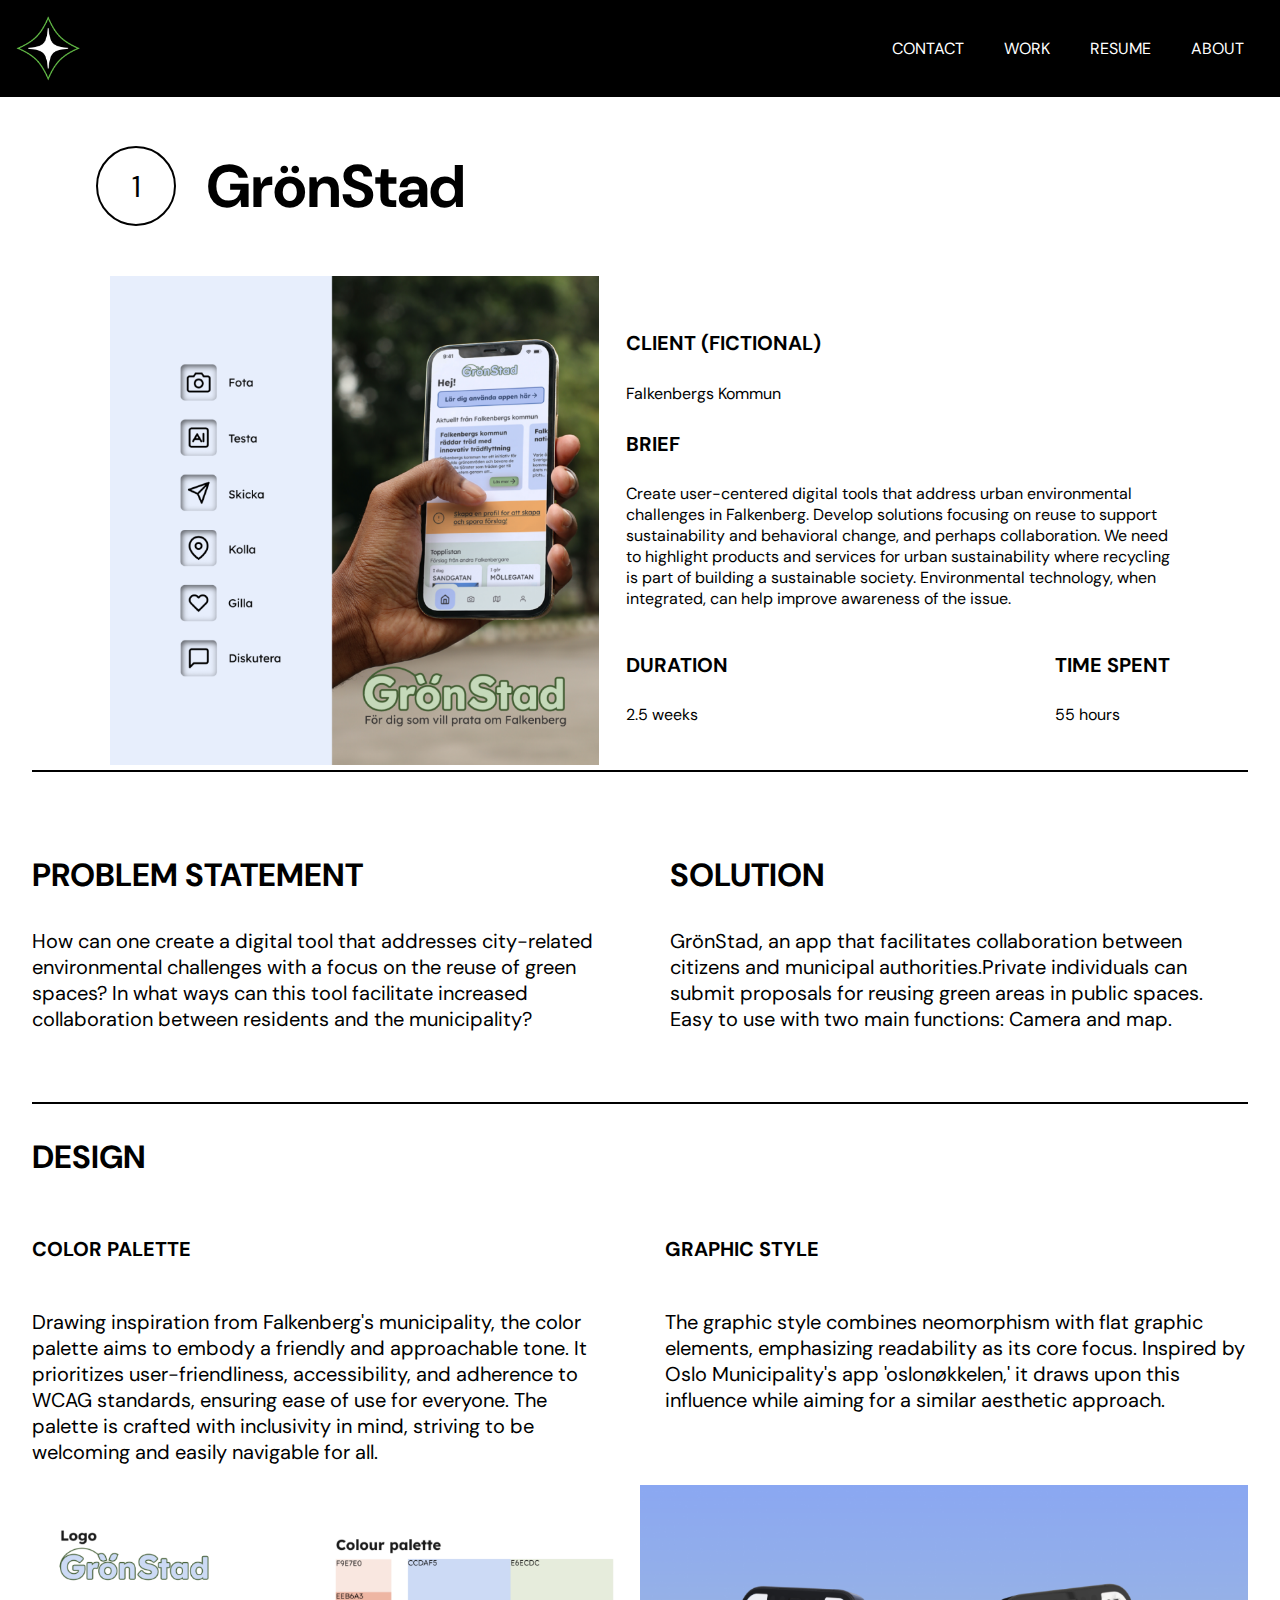
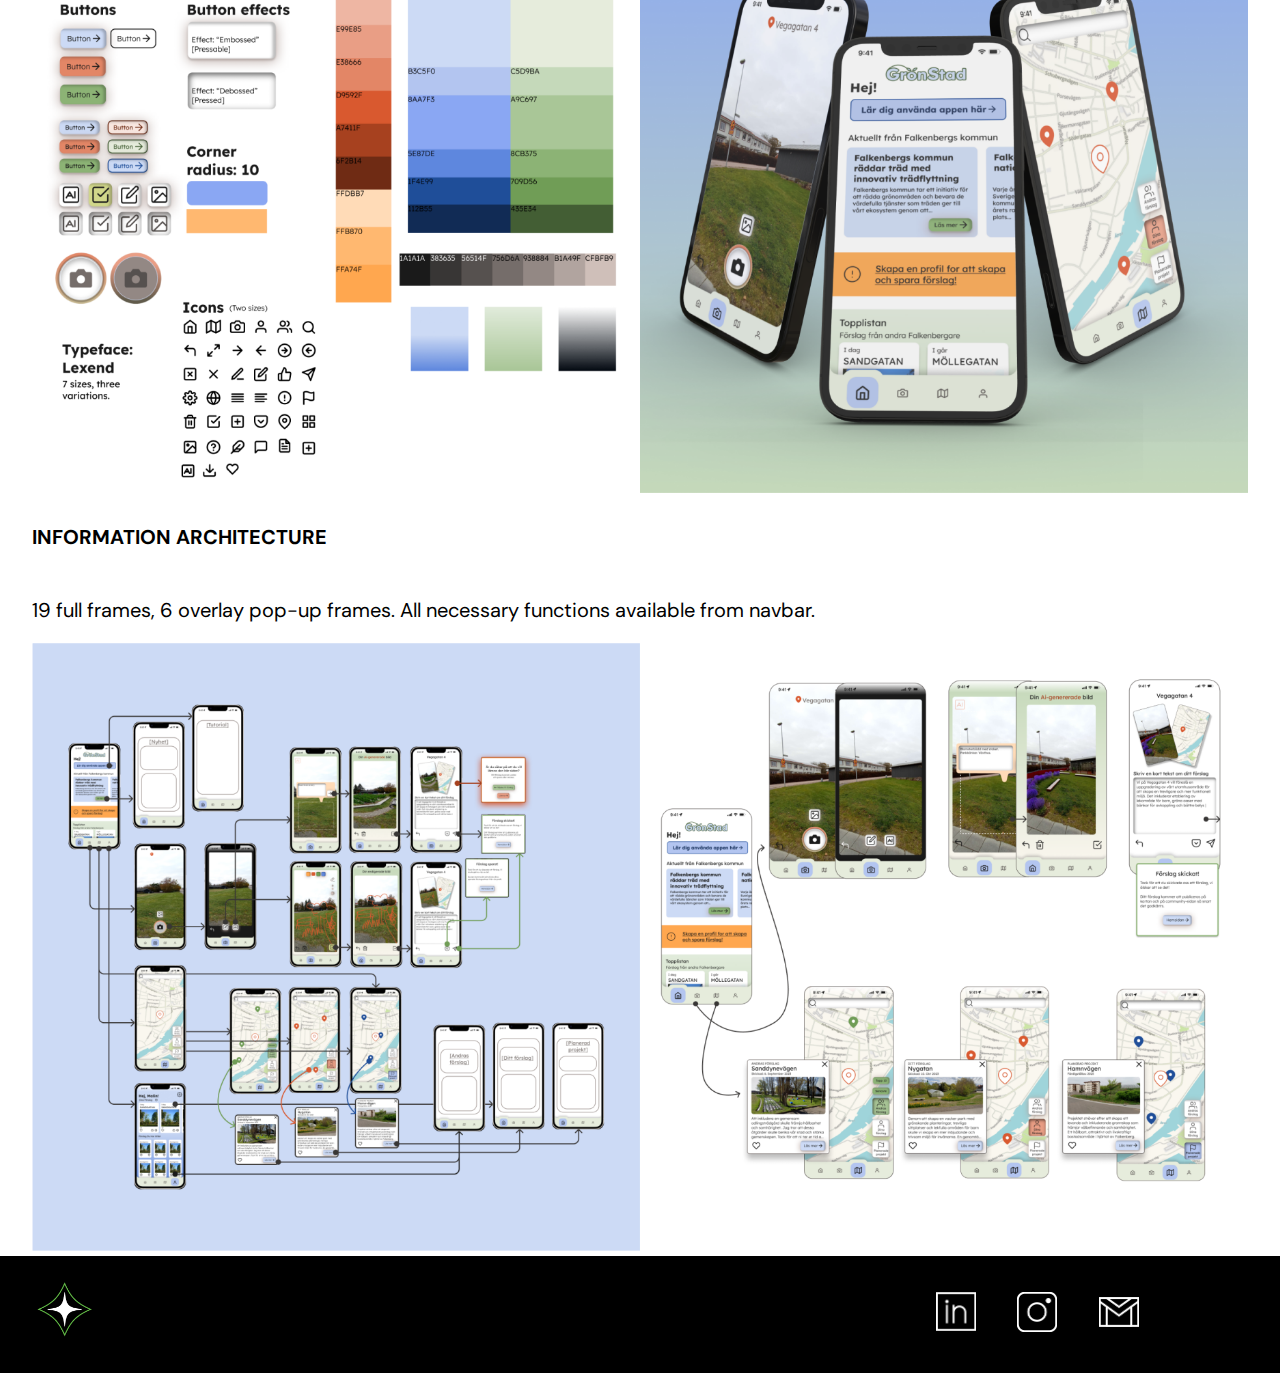
==== commit 89ed6c61: "error page, dummy page" ====
--- a/case1.html
+++ b/case1.html
@@ -1,177 +1,172 @@
 <!DOCTYPE html>
 <html lang="en">
-
-<head>
-  <meta charset="UTF-8" />
-  <meta name="viewport" content="width=device-width, initial-scale=1.0" />
-  <link rel="stylesheet" href="globals.css" />
-  <link rel="stylesheet" href="nav.css" />
-  <link rel="stylesheet" href="main.css" />
-  <link rel="stylesheet" href="footer.css" />
-  <link rel="stylesheet" href="case.css">
-  <link rel="preconnect" href="https://fonts.googleapis.com" />
-  <link rel="preconnect" href="https://fonts.gstatic.com" crossorigin />
-  <link href="https://fonts.googleapis.com/css2?family=DM+Sans:opsz,wght@9..40,300;9..40,500;9..40,800&display=swap"
-    rel="stylesheet" />
-  <title>Juni Andersen</title>
-</head>
-
-<body>
-  <header>
-    <nav class="navbar">
-      <div class="navbar-items">
-        <div class="logo-wrapper">
-          <a class="logo-home" href="index.html">
-            <img class="logo-image" src="Images/Icons/Property 1=White_star_and_diamond.png" alt="logo" />
-          </a>
+  <head>
+    <meta charset="UTF-8" />
+    <meta name="viewport" content="width=device-width, initial-scale=1.0" />
+    <link rel="stylesheet" href="globals.css" />
+    <link rel="stylesheet" href="nav.css" />
+    <link rel="stylesheet" href="main.css" />
+    <link rel="stylesheet" href="footer.css" />
+    <link rel="stylesheet" href="case.css">
+    <link rel="preconnect" href="https://fonts.googleapis.com" />
+    <link rel="preconnect" href="https://fonts.gstatic.com" crossorigin />
+    <link
+      href="https://fonts.googleapis.com/css2?family=DM+Sans:opsz,wght@9..40,300;9..40,500;9..40,800&display=swap"
+      rel="stylesheet"
+    />
+    <title>Juni Andersen</title>
+  </head>
+  <body>
+    <header>
+      <nav class="navbar">
+        <div class="navbar-items">
+          <div class="logo-wrapper">
+            <a class="logo-home" href="index.html">
+              <img
+                class="logo-image"
+                src="Images/Icons/Property 1=White_star_and_diamond.png"
+                alt="logo"
+              />
+            </a>
+          </div>
+          <section class="nav-link-wrapper">
+            <ul class="nav-link-container">
+              <li class="nav-list-item">
+                <a class="nav-link" href="error.html">Contact</a>
+              </li>
+              <li class="nav-list-item">
+                <a class="nav-link" href="error.html">Work</a>
+              </li>
+              <li class="nav-list-item">
+                <a class="nav-link" href="error.html">Resume</a>
+              </li>
+              <li class="nav-list-item">
+                <a class="nav-link" href="error.html">About</a>
+              </li>
+            </ul>
+          </section>
         </div>
-        <section class="nav-link-wrapper">
-          <ul class="nav-link-container">
-            <li class="nav-list-item">
-              <a class="nav-link" href="contact.html">Contact</a>
-            </li>
-            <li class="nav-list-item">
-              <a class="nav-link" href="work.html">Work</a>
-            </li>
-            <li class="nav-list-item">
-              <a class="nav-link" href="resume.html">Resume</a>
-            </li>
-            <li class="nav-list-item">
-              <a class="nav-link" href="about.html">About</a>
-            </li>
-          </ul>
-        </section>
-      </div>
-    </nav>
-  </header>
-
-  <main>
-    <div class="case-1">
-      <div class="case-intro-wrapper">
-        <div class="headline-wrapper">
-          <div class="circle-casepage">
-            <span class="number">1</span>
+      </nav>
+    </header>
+    <main>
+      <div class="case-1">
+        <div class="case-intro-wrapper">
+          <div class="headline-wrapper">
+            <div class="circle-casepage">
+              <span class="number">1</span>
+            </div>
+            <h2 class="project-title">GrönStad</h2>
           </div>
-          <h2 class="project-title">GrönStad</h2>
-        </div>
-        <div class="case-intro-main-wrapper">
-          <div class="case-intro-img-wrapper">
-            <img src="Images/promo_instagram 1.png" alt="" />
-          </div>
-          <div class="case-intro-text-wrapper">
-            <div class="client">
-              <h4>Client (fictional)</h4>
-              <p>Falkenbergs Kommun</p>
+          <div class="case-intro-main-wrapper">
+            <div class="case-intro-img-wrapper">
+              <img src="Images/promo_instagram 1.png" alt="" />
             </div>
-            <div class="brief">
-              <h4>Brief</h4>
-              <p>
-                Create user-centered digital tools that address urban
-                environmental challenges in Falkenberg. Develop solutions
-                focusing on reuse to support sustainability and behavioral
-                change, and perhaps collaboration. We need to highlight
-                products and services for urban sustainability where recycling
-                is part of building a sustainable society. Environmental
-                technology, when integrated, can help improve awareness of the
-                issue.
-              </p>
-            </div>
-            <div class="duration-timespent-wrapper">
-              <div class="duration">
-                <h4>Duration</h4>
-                <p>2.5 weeks</p>
+            <div class="case-intro-text-wrapper">
+              <div class="client">
+                <h4>Client (fictional)</h4>
+                <p>Falkenbergs Kommun</p>
               </div>
-              <div class="time-spent">
-                <h4>Time spent</h4>
-                <p>55 hours</p>
+              <div class="brief">
+                <h4>Brief</h4>
+                <p>
+                  Create user-centered digital tools that address urban
+                  environmental challenges in Falkenberg. Develop solutions
+                  focusing on reuse to support sustainability and behavioral
+                  change, and perhaps collaboration. We need to highlight
+                  products and services for urban sustainability where recycling
+                  is part of building a sustainable society. Environmental
+                  technology, when integrated, can help improve awareness of the
+                  issue.
+                </p>
+              </div>
+              <div class="duration-timespent-wrapper">
+                <div class="duration">
+                  <h4>Duration</h4>
+                  <p>2.5 weeks</p>
+                </div>
+                <div class="time-spent">
+                  <h4>Time spent</h4>
+                  <p>55 hours</p>
+                </div>
               </div>
             </div>
           </div>
         </div>
-      </div>
-      <div class="problem-solution-wrapper">
-        <div class="text-box">
-          <h3>Problem statement</h3>
-          <p>
-            How can one create a digital tool that addresses city-related
-            environmental challenges with a focus on the reuse of green
-            spaces? In what ways can this tool facilitate increased
-            collaboration between residents and the municipality?
-          </p>
-        </div>
-        <div class="text-box">
-          <h3>Solution</h3>
-          <p>
-            GrönStad, an app that facilitates collaboration between citizens
-            and municipal authorities.Private individuals can submit proposals
-            for reusing green areas in public spaces. Easy to use with two
-            main functions: Camera and map.
-          </p>
-        </div>
-      </div>
-      <div class="case-main">
-        <h3>Design</h3>
-        <div class="design-txt-wrapper">
-          <div class="h4-body-wrapper">
-            <h4>Color palette</h4>
-            <p>Drawing inspiration from Falkenberg's municipality, the color palette aims to embody a friendly and
-              approachable tone. It prioritizes user-friendliness, accessibility, and adherence to WCAG standards,
-              ensuring ease of use for everyone. The palette is crafted with inclusivity in mind, striving to be
-              welcoming
-              and easily navigable for all.</p>
+        <div class="problem-solution-wrapper">
+          <div class="text-box">
+            <h3>Problem statement</h3>
+            <p>
+              How can one create a digital tool that addresses city-related
+              environmental challenges with a focus on the reuse of green
+              spaces? In what ways can this tool facilitate increased
+              collaboration between residents and the municipality?
+            </p>
           </div>
-          <div class="h4-body-wrapper">
-            <h4>Graphic style</h4>
-            <p>The graphic style combines neomorphism with flat graphic elements, emphasizing readability as its core
-              focus. Inspired by Oslo Municipality's app 'oslonøkkelen,' it draws upon this influence while aiming for a
-              similar aesthetic approach.</p>
+          <div class="text-box">
+            <h3>Solution</h3>
+            <p>
+              GrönStad, an app that facilitates collaboration between citizens
+              and municipal authorities.Private individuals can submit proposals
+              for reusing green areas in public spaces. Easy to use with two
+              main functions: Camera and map.
+            </p>
           </div>
         </div>
-        <div class="design-images-wrapper">
-          <div class="design-img-wrapper">
-            <img src="Images/design_stylesheet.png" alt="">
-          </div>
-          <div class="design-img-wrapper">
-            <img src="Images/mockup_three_screens 1.png" alt="">
+        <div class="case-main">
+            <h3>Design</h3>
+            <div class="design-txt-wrapper">
+                <div class="h4-body-wrapper">
+                    <h4>Color palette</h4>
+                    <p>Drawing inspiration from Falkenberg's municipality, the color palette aims to embody a friendly and approachable tone. It prioritizes user-friendliness, accessibility, and adherence to WCAG standards, ensuring ease of use for everyone. The palette is crafted with inclusivity in mind, striving to be welcoming and easily navigable for all.</p>
+                 </div>
+                 <div class="h4-body-wrapper">
+                    <h4>Graphic style</h4>
+                    <p>The graphic style combines neomorphism with flat graphic elements, emphasizing readability as its core focus. Inspired by Oslo Municipality's app 'oslonøkkelen,' it draws upon this influence while aiming for a similar aesthetic approach.</p>
+                 </div>
+            </div>
+            <div class="design-images-wrapper">
+                <div class="design-img-wrapper">
+                    <img src="Images/design_stylesheet.png" alt="">
+                </div>
+                <div class="design-img-wrapper">
+                    <img src="Images/mockup_three_screens 1.png" alt="">
+                </div>
+            </div>
+            <div class="h4-body-wrapper">
+                <h4>Information architecture</h4>
+                <p>19 full frames, 6 overlay pop-up frames. 
+                    All necessary functions available from navbar.</p>
+            </div>
+            <div class="design-images-wrapper">
+                <div class="design-img-wrapper">
+                    <img src="Images/information_architechture.png" alt="">
+                </div>
+                <div class="design-img-wrapper">
+                    <img src="Images/main_functions.png" alt="">
+                </div>
+            </div>
+        </div>
+    </main>
+    <footer class="footer">
+      <div class="footer-content">
+        <div class="footer-left">
+          <div class="logo-wrapper">
+            <a class="footer-logo" href="index.html">
+              <img src="Images/Icons/Property 1=White_star_and_diamond.png" alt="logo" class="logo" />
+            </a>
           </div>
         </div>
-        <div class="h4-body-wrapper">
-          <h4>Information architecture</h4>
-          <p>19 full frames, 6 overlay pop-up frames.
-            All necessary functions available from navbar.</p>
-        </div>
-        <div class="design-images-wrapper">
-          <div class="design-img-wrapper">
-            <img src="Images/information_architechture.png" alt="">
-          </div>
-          <div class="design-img-wrapper">
-            <img src="Images/main_functions.png" alt="">
-          </div>
-        </div>
-      </div>
-  </main>
-
-  <footer class="footer">
-    <div class="footer-content">
-      <div class="footer-left">
-        <div class="logo-wrapper">
-          <a class="footer-logo" href="index.html">
-            <img src="Images/Icons/Property 1=White_star_and_diamond.png" alt="logo" class="logo" />
+        <div class="footer-right">
+          <a class="footer-icon-link" href="https://www.linkedin.com/in/juni-andersen-b24651288" target="_blank">
+            <img src="Images/Icons/linkedin.png" alt="LinkedIn" />
+          </a>
+          <a class="footer-icon-link" href="https://www.instagram.com/" target="_blank">
+            <img src="Images/Icons/instagram.png" alt="instagram" />
+          </a>
+          <a class="footer-icon-link" href="mailto:juni.andersen.designer@gmail.com">
+            <img src="Images/Icons/mail.png" alt="email" />
           </a>
         </div>
-      </div>
-      <div class="footer-right">
-        <a class="footer-icon-link" href="https://www.linkedin.com/in/juni-andersen-b24651288" target="_blank">
-          <img src="Images/Icons/linkedin.png" alt="LinkedIn" />
-        </a>
-        <a class="footer-icon-link" href="https://www.instagram.com" target="_blank">
-          <img src="Images/Icons/instagram.png" alt="instagram" />
-        </a>
-        <a class="footer-icon-link" href="mailto:juni.andersen.designer@gmail.com">
-          <img src="Images/Icons/mail.png" alt="email" />
-        </a>
-      </div>
-  </footer>
-</body>
-
-</html>+    </footer>
+  </body>
+</html>
--- a/nav.css
+++ b/nav.css
@@ -1,9 +1,7 @@
 .navbar {
   width: 100vw;
-  box-sizing: border-box;
   background-color: black;
   color: white;
-  padding: 0 80px;
 }
 
 .navbar-items {
@@ -12,11 +10,27 @@
   justify-content: space-between;
   align-items: center;
 }
-
+.logo-wrapper {
+  height: 65px;
+  margin: 1em 0;
+}
+.logo-wrapper:hover {
+  animation: rotation 4s infinite linear;
+}
+@keyframes rotation {
+  from {
+    transform: rotate(0deg);
+  }
+  to {
+    transform: rotate(359deg);
+  }
+}
+.logo-image {
+  height: 100%;
+}
 .nav-link-wrapper {
   display: flex;
   height: 100%;
-  box-sizing: border-box;
 }
 
 .nav-link-container {
@@ -26,3 +40,9 @@
 .nav-link-container li {
   padding: 20px;
 }
+
+@media (max-width: 690px) {
+  .nav-link-container {
+    flex-direction: column;
+  }
+}
--- a/footer.css
+++ b/footer.css
@@ -21,14 +21,19 @@
 
 .footer-right {
   display: flex;
-  justify-content: space-between;
-  width: 20%;
+  justify-content: space-evenly;
+  align-items: center;
+  width: 25%;
 }
 
 .footer-icon-link {
   width: 40px;
+  transition: all 0.3s ease-in-out;
 }
-
+.footer-icon-link:hover {
+  transform: scale(1.1);
+  transition: all 0.3s ease-in-out;
+}
 @media (max-width: 690px) {
   .footer-content {
     display: flex;
--- a/case.css
+++ b/case.css
@@ -112,7 +112,6 @@
   .case-intro-text-wrapper {
     width: 90%;
   }
-
   .problem-solution-wrapper {
     flex-direction: column;
   }
